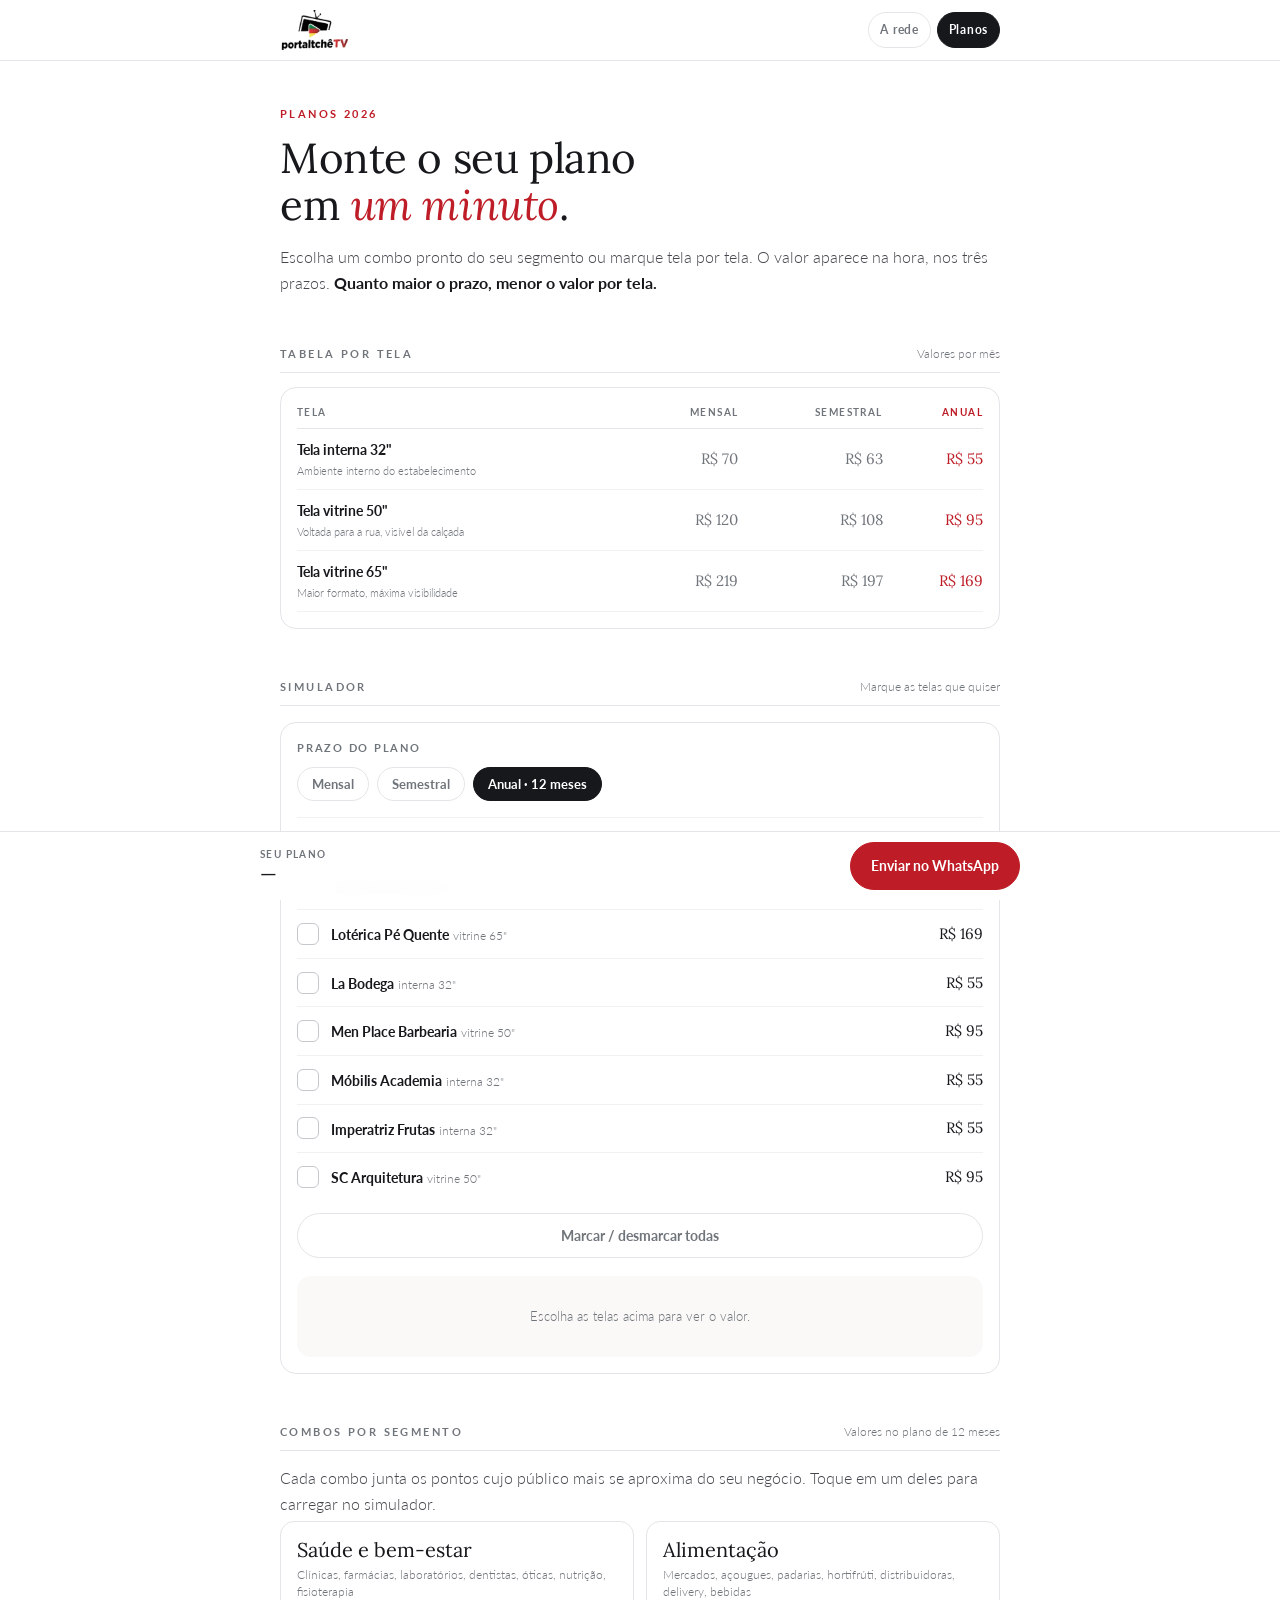
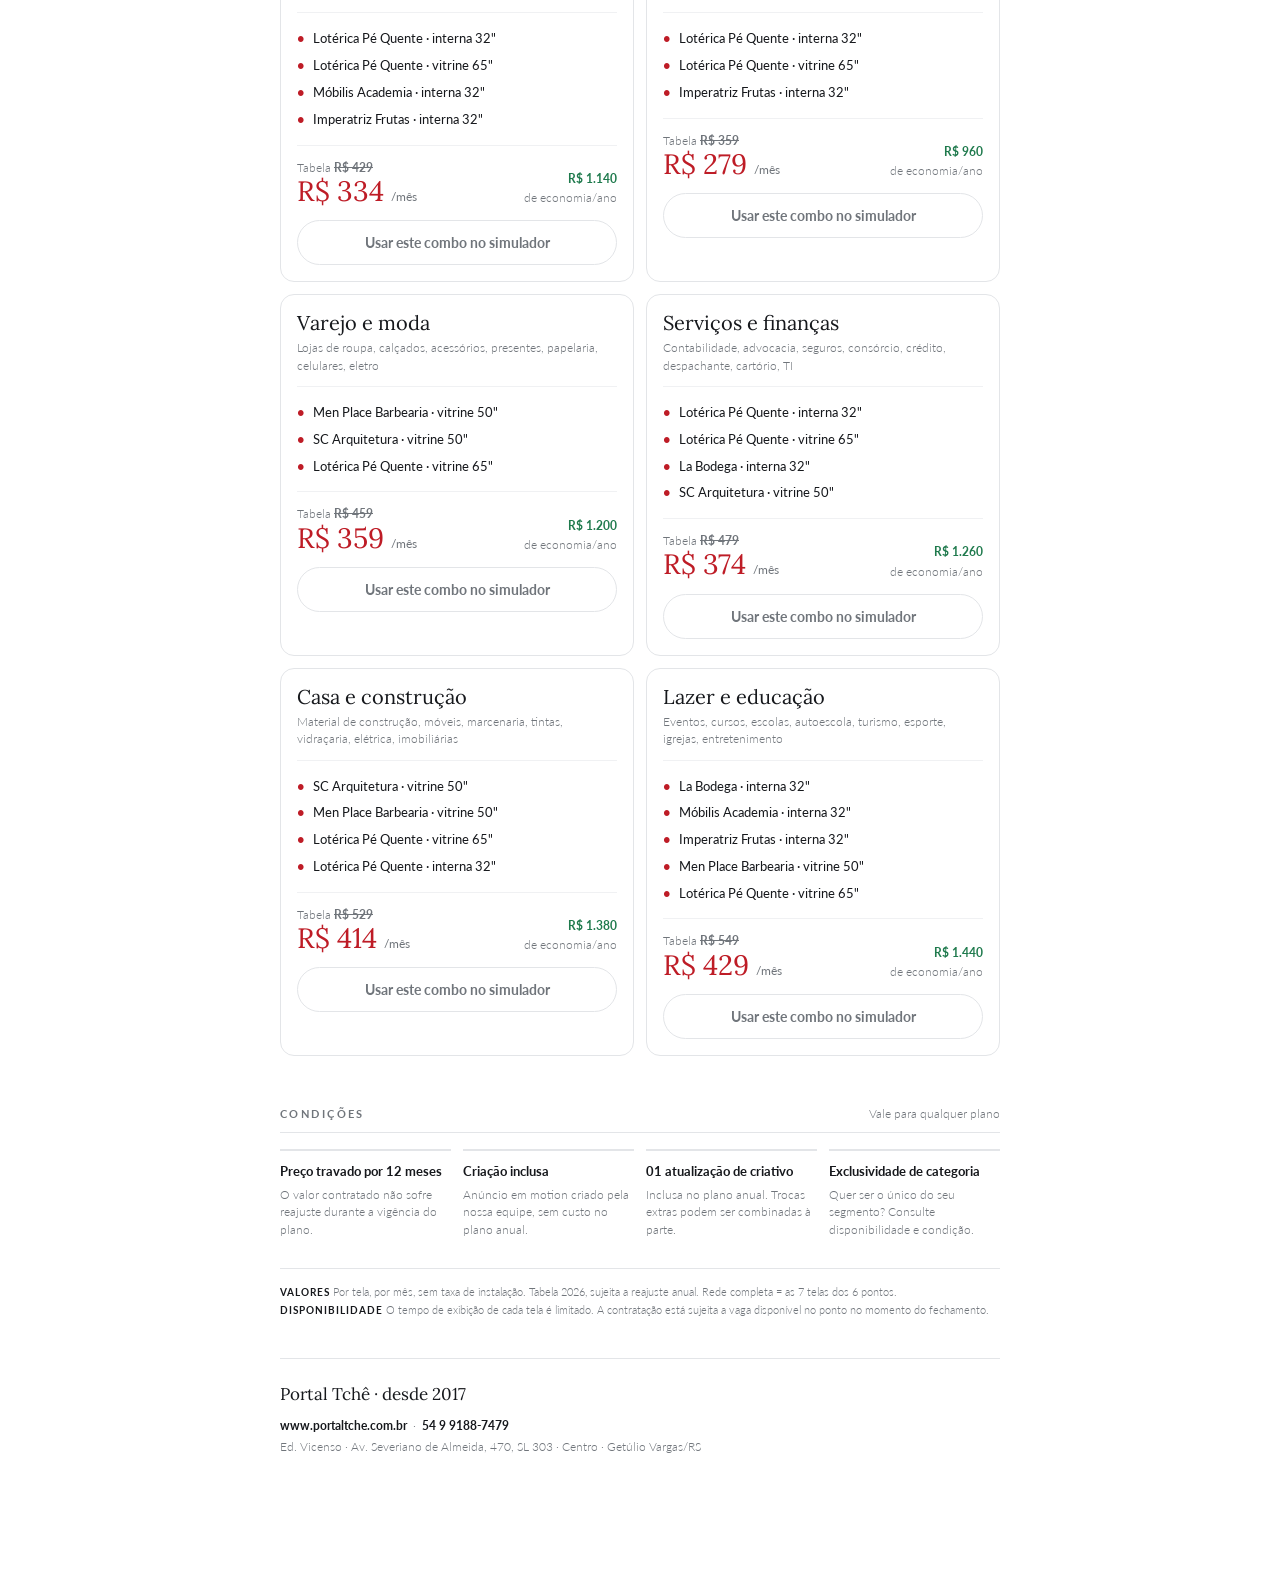
==== planos.html @ 1b4b50f0 "Site Portal Tchê TV: rede, índice de visibilidade e simulador de planos" ====
<!DOCTYPE html>
<html lang="pt-BR">
<head>
<meta charset="utf-8">
<meta name="viewport" content="width=device-width, initial-scale=1, viewport-fit=cover">
<title>Planos e valores · Portal Tchê TV</title>
<meta name="description" content="Combos por segmento e simulador de orçamento da rede Portal Tchê TV em Getúlio Vargas/RS.">
<meta name="theme-color" content="#ffffff">
<meta property="og:title" content="Planos e valores · Portal Tchê TV">
<meta property="og:description" content="Monte seu plano: escolha as telas e veja o valor na hora.">
<link rel="icon" href="logo.png">
<link rel="stylesheet" href="estilo.css">
</head>
<body>

<div class="topbar">
  <div class="in">
    <img src="logo.png" alt="Portal Tchê TV">
    <nav class="nav">
      <a href="index.html">A rede</a>
      <a href="planos.html" class="on">Planos</a>
    </nav>
  </div>
</div>

<main class="wrap">

  <section class="hero">
    <div class="kicker">Planos 2026</div>
    <h1>Monte o seu plano<br>em <em>um minuto</em>.</h1>
    <p class="lede">
      Escolha um combo pronto do seu segmento ou marque tela por tela.
      O valor aparece na hora, nos três prazos. <b>Quanto maior o prazo, menor o valor por tela.</b>
    </p>
  </section>

  <section>
    <div class="sechead">
      <div class="secttl">Tabela por tela</div>
      <div class="sub">Valores por mês</div>
    </div>
    <div class="sim" style="margin-top:14px;">
      <table style="width:100%;border-collapse:collapse" id="tabtipos"></table>
    </div>
  </section>

  <section id="simulador">
    <div class="sechead">
      <div class="secttl">Simulador</div>
      <div class="sub">Marque as telas que quiser</div>
    </div>

    <div class="sim">
      <div class="grp">
        <div class="h">Prazo do plano</div>
        <div class="chips">
          <button class="chip" data-plano="mensal">Mensal</button>
          <button class="chip" data-plano="semestral">Semestral</button>
          <button class="chip on" data-plano="anual">Anual · 12 meses</button>
        </div>
      </div>

      <div class="grp">
        <div class="h">Telas da rede</div>
        <ul class="telalist" id="telalist"></ul>
        <button class="btn ghost" id="btn-tudo" style="margin-top:12px">Marcar / desmarcar todas</button>
      </div>

      <div class="resumo" id="resumo"></div>
    </div>
  </section>

  <section>
    <div class="sechead">
      <div class="secttl">Combos por segmento</div>
      <div class="sub">Valores no plano de 12 meses</div>
    </div>
    <p class="lede" style="margin-bottom:4px;">
      Cada combo junta os pontos cujo público mais se aproxima do seu negócio.
      Toque em um deles para carregar no simulador.
    </p>
    <div class="combos" id="combos"></div>
  </section>

  <section>
    <div class="sechead">
      <div class="secttl">Condições</div>
      <div class="sub">Vale para qualquer plano</div>
    </div>
    <div class="entregas" style="margin-top:16px;">
      <div class="entrega">
        <div class="t">Preço travado por 12 meses</div>
        <div class="s">O valor contratado não sofre reajuste durante a vigência do plano.</div>
      </div>
      <div class="entrega">
        <div class="t">Criação inclusa</div>
        <div class="s">Anúncio em motion criado pela nossa equipe, sem custo no plano anual.</div>
      </div>
      <div class="entrega">
        <div class="t">01 atualização de criativo</div>
        <div class="s">Inclusa no plano anual. Trocas extras podem ser combinadas à parte.</div>
      </div>
      <div class="entrega">
        <div class="t">Exclusividade de categoria</div>
        <div class="s">Quer ser o único do seu segmento? Consulte disponibilidade e condição.</div>
      </div>
    </div>

    <p class="notes">
      <b>Valores</b> Por tela, por mês, sem taxa de instalação. Tabela 2026, sujeita a reajuste anual.
      Rede completa = as 7 telas dos 6 pontos. &nbsp;
      <b>Disponibilidade</b> O tempo de exibição de cada tela é limitado. A contratação está sujeita a
      vaga disponível no ponto no momento do fechamento.
    </p>
  </section>

  <footer>
    <div class="brand">Portal Tchê · desde 2017</div>
    <div class="m" id="rodape"></div>
  </footer>

</main>

<div class="bar">
  <div class="in">
    <div class="val">
      <div class="k">Seu plano</div>
      <div class="n" id="bar-val">—</div>
    </div>
    <a class="btn pri" id="bar-wa" href="#">Enviar no WhatsApp</a>
  </div>
</div>

<script src="rede.js"></script>
<script src="app.js"></script>
<script>
  document.getElementById("tabtipos").innerHTML =
    '<tr style="border-bottom:1px solid var(--line)">'
    + '<th style="text-align:left;font-size:10px;letter-spacing:.14em;text-transform:uppercase;color:var(--muted);padding-bottom:8px">Tela</th>'
    + PLANOS.map(p => '<th style="text-align:right;font-size:10px;letter-spacing:.14em;text-transform:uppercase;color:'
        + (p.destaque ? 'var(--red)' : 'var(--muted)') + ';padding:0 0 8px 10px">' + p.nome + '</th>').join('')
    + '</tr>'
    + Object.entries(TIPOS).map(([k, t]) =>
        '<tr style="border-bottom:1px solid var(--hair)">'
        + '<td style="padding:10px 0"><div style="font-size:14px;font-weight:700">' + t.nome + '</div>'
        + '<div style="font-size:11px;color:var(--muted);font-weight:300">' + t.desc + '</div></td>'
        + PLANOS.map(p => '<td style="text-align:right;padding:10px 0 10px 10px;font-family:Lora,Georgia,serif;font-size:15px;'
            + (p.destaque ? 'color:var(--red)' : 'color:var(--muted)') + '">' + brl(t[p.id]) + '</td>').join('')
        + '</tr>').join('');

  montarSimulador();
  montarCombos();
  montarRodape();
</script>

</body>
</html>
---- estilo.css ----
/* Portal Tchê TV — folha de estilo única, mobile-first */

@import url('https://fonts.googleapis.com/css2?family=Lora:ital,wght@0,400;1,400&family=Lato:wght@300;400;700&display=swap');

:root{
  --ink:#16181c;
  --muted:#70757b;
  --line:#e3e5e8;
  --hair:#f0f1f3;
  --red:#be1c26;
  --red-dark:#96161e;
  --green:#1f7a4d;
  --bg:#ffffff;
  --soft:#faf9f8;
  --max: 760px;
}

*{ box-sizing:border-box; margin:0; padding:0; -webkit-tap-highlight-color:transparent; }
html{ scroll-behavior:smooth; }
body{
  font-family:"Lato",system-ui,sans-serif;
  color:var(--ink); background:var(--bg);
  font-size:16px; line-height:1.6; font-weight:400;
  -webkit-font-smoothing:antialiased;
  padding-bottom:76px;              /* espaço da barra fixa */
}
img{ max-width:100%; display:block; }
a{ color:inherit; }

.wrap{ max-width:var(--max); margin:0 auto; padding:0 20px; }

/* ---------- topo ---------- */
.topbar{
  position:sticky; top:0; z-index:40; background:rgba(255,255,255,.96);
  backdrop-filter:saturate(1.6) blur(8px); border-bottom:1px solid var(--line);
}
.topbar .in{ max-width:var(--max); margin:0 auto; padding:10px 20px;
  display:flex; align-items:center; justify-content:space-between; gap:12px; }
.topbar img{ height:34px; width:auto; }
.nav{ display:flex; gap:6px; }
.nav a{
  font-size:12px; letter-spacing:.06em; text-decoration:none; font-weight:700;
  padding:7px 11px; border:1px solid var(--line); border-radius:999px; color:var(--muted);
  white-space:nowrap;
}
.nav a.on{ background:var(--ink); border-color:var(--ink); color:#fff; }

/* ---------- tipografia ---------- */
.kicker{ font-size:11px; letter-spacing:.22em; text-transform:uppercase;
  color:var(--red); font-weight:700; }
h1{ font-family:"Lora",Georgia,serif; font-weight:400; font-size:32px;
  line-height:1.14; letter-spacing:-.01em; margin-top:12px; }
h1 em{ font-style:italic; color:var(--red); }
h2{ font-family:"Lora",Georgia,serif; font-weight:400; font-size:24px;
  line-height:1.18; }
.lede{ margin-top:14px; font-size:15px; line-height:1.62; color:#44484e; font-weight:300; }
.lede b{ font-weight:700; color:var(--ink); }
.secttl{ font-size:11px; letter-spacing:.22em; text-transform:uppercase;
  color:var(--muted); font-weight:700; }
.sechead{ display:flex; align-items:baseline; justify-content:space-between; gap:12px;
  border-bottom:1px solid var(--line); padding-bottom:9px; }
.sechead .sub{ font-size:12px; color:var(--muted); font-weight:300; text-align:right; }

section{ padding:34px 0 0; }
.hero{ padding-top:30px; }

/* ---------- números da rede ---------- */
.stats{ display:grid; grid-template-columns:repeat(3,1fr); gap:10px; margin-top:20px; }
.stat{ background:var(--soft); border-radius:12px; padding:14px 12px; text-align:center; }
.stat .n{ font-family:"Lora",Georgia,serif; font-size:26px; line-height:1; }
.stat .l{ font-size:11px; color:var(--muted); margin-top:6px; font-weight:300; line-height:1.35; }

/* ---------- pontos ---------- */
.pontos{ margin-top:16px; }
.ponto{ border:1px solid var(--line); border-radius:14px; padding:16px 16px 14px; margin-top:12px; }
.ponto .top{ display:flex; align-items:flex-start; gap:12px; }
.ponto .num{ width:26px; height:26px; flex:none; border-radius:50%; background:var(--red);
  color:#fff; font-size:12px; font-weight:700; display:flex; align-items:center;
  justify-content:center; margin-top:2px; }
.ponto .nm{ font-family:"Lora",Georgia,serif; font-size:20px; line-height:1.15; }
.ponto .cat{ font-size:11px; letter-spacing:.14em; text-transform:uppercase;
  color:var(--muted); font-weight:700; margin-top:4px; }
.ponto .txt{ font-size:14px; line-height:1.55; color:#44484e; font-weight:300; margin-top:10px; }
.ponto .tags{ display:flex; flex-wrap:wrap; gap:6px; margin-top:12px; }
.tag{ font-size:11px; font-weight:700; letter-spacing:.04em; padding:4px 10px;
  border-radius:999px; border:1px solid var(--line); color:var(--muted); }
.tag.on{ background:#fbf4f4; border-color:#eccdd0; color:var(--red); }
.tag.ent{ background:#f1f7f3; border-color:#cfe3d8; color:var(--green); }

/* ---------- mapa ---------- */
.mapa{ margin-top:16px; border:1px solid var(--line); border-radius:14px; overflow:hidden; }
.mapa img{ width:100%; }
.mapa .cp{ font-size:11px; letter-spacing:.12em; text-transform:uppercase;
  color:var(--muted); text-align:center; padding:10px; border-top:1px solid var(--line); }

/* ---------- gráficos ---------- */
.chartbox{ margin-top:18px; }
.legend{ display:flex; flex-wrap:wrap; gap:12px; margin-bottom:10px; }
.legend span{ display:flex; align-items:center; gap:6px; font-size:12px; color:var(--muted); }
.legend i{ width:16px; height:3px; border-radius:2px; display:block; }
.canvaswrap{ position:relative; width:100%; height:230px; }
.chartnote{ font-size:11px; color:var(--muted); margin-top:10px; line-height:1.5; font-weight:300; }

.entregas{ display:grid; grid-template-columns:1fr 1fr; gap:12px; margin-top:18px; }
.entrega{ border-top:2px solid var(--line); padding-top:10px; }
.entrega .t{ font-size:13px; font-weight:700; }
.entrega .t b{ color:var(--red); }
.entrega .s{ font-size:12px; line-height:1.45; color:var(--muted); font-weight:300; margin-top:4px; }

/* ---------- combos ---------- */
.combo{ border:1px solid var(--line); border-radius:14px; padding:16px; margin-top:12px; }
.combo .nm{ font-family:"Lora",Georgia,serif; font-size:20px; line-height:1.15; }
.combo .para{ font-size:12px; color:var(--muted); font-weight:300; margin-top:5px; line-height:1.45; }
.combo ul{ list-style:none; margin-top:12px; padding-top:12px; border-top:1px solid var(--hair); }
.combo li{ font-size:13px; padding:3px 0; display:flex; gap:8px; }
.combo li b{ color:var(--red); font-weight:700; }
.combo .pr{ margin-top:12px; padding-top:12px; border-top:1px solid var(--hair);
  display:flex; align-items:flex-end; justify-content:space-between; gap:12px; }
.combo .anc{ font-size:12px; color:var(--muted); font-weight:300; }
.combo .anc s{ font-weight:700; }
.combo .now{ font-family:"Lora",Georgia,serif; font-size:28px; color:var(--red); line-height:1.05; }
.combo .now u{ font-family:"Lato",sans-serif; font-size:12px; color:var(--muted); text-decoration:none; }
.combo .eco{ text-align:right; font-size:12px; color:var(--green); font-weight:700; line-height:1.35; }
.combo .eco span{ display:block; color:var(--muted); font-weight:300; margin-top:3px; }
.combo .btn{ margin-top:14px; }

/* ---------- botões ---------- */
.btn{ display:inline-flex; align-items:center; justify-content:center; gap:8px;
  width:100%; padding:13px 18px; border-radius:999px; border:1px solid var(--ink);
  background:transparent; color:var(--ink); font-family:"Lato",sans-serif;
  font-size:14px; font-weight:700; cursor:pointer; text-decoration:none;
  transition:background .15s, color .15s, border-color .15s; }
.btn:active{ transform:scale(.99); }
.btn.pri{ background:var(--red); border-color:var(--red); color:#fff; }
.btn.pri:hover{ background:var(--red-dark); border-color:var(--red-dark); }
.btn.ghost{ border-color:var(--line); color:var(--muted); }

/* ---------- simulador ---------- */
.sim{ border:1px solid var(--line); border-radius:16px; padding:16px; margin-top:16px; }
.sim .grp + .grp{ margin-top:16px; padding-top:16px; border-top:1px solid var(--hair); }
.sim .grp .h{ font-size:11px; letter-spacing:.16em; text-transform:uppercase;
  color:var(--muted); font-weight:700; margin-bottom:10px; }

.chips{ display:flex; flex-wrap:wrap; gap:8px; }
.chip{ flex:0 0 auto; -webkit-appearance:none; appearance:none; font-family:"Lato",sans-serif; font-size:13px; font-weight:700; padding:8px 14px; border-radius:999px;
  border:1px solid var(--line); background:#fff; color:var(--muted); cursor:pointer; }
.chip.on{ background:var(--ink); border-color:var(--ink); color:#fff; }

.telalist{ list-style:none; }
.telaitem{ user-select:none; display:flex; align-items:center; gap:12px; padding:11px 0;
  border-bottom:1px solid var(--hair); cursor:pointer; }
.telaitem:last-child{ border-bottom:none; }
.check{ width:22px; height:22px; flex:none; border-radius:6px; border:1.5px solid #c4c8cd;
  display:flex; align-items:center; justify-content:center; background:#fff;
  transition:background .12s, border-color .12s; }
.check svg{ width:13px; height:13px; opacity:0; }
.telaitem.on .check{ background:var(--red); border-color:var(--red); }
.telaitem.on .check svg{ opacity:1; }
.telaitem .info{ flex:1; min-width:0; }
.telaitem .info .a{ font-size:14px; font-weight:700; line-height:1.25; }
.telaitem .info .b{ font-size:12px; color:var(--muted); font-weight:300; margin-top:2px; }
.telaitem .val{ font-family:"Lora",Georgia,serif; font-size:15px; white-space:nowrap; }

.resumo{ position:relative; margin-top:18px; border-radius:14px;
  background:var(--soft); padding:16px; }
.resumo .qtd{ font-size:12px; color:var(--muted); font-weight:300; }
.resumo .linha{ display:flex; align-items:baseline; justify-content:space-between;
  padding:7px 0; border-bottom:1px solid #eceae7; font-size:13px; }
.resumo .linha:last-of-type{ border-bottom:none; }
.resumo .linha .k{ color:var(--muted); font-weight:300; }
.resumo .linha .v{ font-family:"Lora",Georgia,serif; font-size:16px; }
.resumo .linha.hi .k{ color:var(--ink); font-weight:700; }
.resumo .linha.hi .v{ color:var(--red); font-size:24px; }
.resumo .eco{ margin-top:10px; font-size:12px; color:var(--green); font-weight:700; }
.resumo .dia{ font-size:12px; color:var(--muted); font-weight:300; margin-top:3px; }
.resumo .vazio{ font-size:13px; color:var(--muted); font-weight:300; text-align:center; padding:14px 0; }

/* ---------- barra fixa ---------- */
.bar{ position:fixed; left:0; right:0; bottom:0; z-index:50;
  background:rgba(255,255,255,.97); backdrop-filter:blur(8px);
  border-top:1px solid var(--line); padding:10px 20px calc(10px + env(safe-area-inset-bottom)); }
.bar .in{ max-width:var(--max); margin:0 auto; display:flex; align-items:center; gap:12px; }
.bar .val{ flex:1; min-width:0; }
.bar .val .k{ font-size:10px; letter-spacing:.14em; text-transform:uppercase;
  color:var(--muted); font-weight:700; }
.bar .val .n{ font-family:"Lora",Georgia,serif; font-size:20px; line-height:1.1; margin-top:1px; }
.bar .val .n u{ font-family:"Lato",sans-serif; font-size:11px; color:var(--muted); text-decoration:none; }
.bar .btn{ width:auto; flex:none; padding:12px 20px; }

/* ---------- rodapé ---------- */
footer{ margin-top:40px; border-top:1px solid var(--line); padding:22px 0 30px; }
footer .brand{ font-family:"Lora",Georgia,serif; font-size:17px; }
footer .m{ font-size:12px; color:var(--muted); font-weight:300; line-height:1.7; margin-top:8px; }
footer .m b{ color:var(--ink); font-weight:700; }

.notes{ font-size:11px; line-height:1.55; color:var(--muted); font-weight:300;
  border-top:1px solid var(--line); padding-top:14px; margin-top:30px; }
.notes b{ color:var(--ink); font-weight:700; letter-spacing:.1em;
  text-transform:uppercase; font-size:10px; }

/* ---------- desktop ---------- */
@media (min-width:720px){
  body{ padding-bottom:84px; }
  h1{ font-size:42px; }
  h2{ font-size:28px; }
  .lede{ font-size:16px; }
  section{ padding-top:48px; }
  .hero{ padding-top:44px; }
  .pontos{ display:grid; grid-template-columns:1fr 1fr; gap:12px; }
  .ponto{ margin-top:0; }
  .entregas{ grid-template-columns:repeat(4,1fr); }
  .canvaswrap{ height:290px; }
  .combos{ display:grid; grid-template-columns:1fr 1fr; gap:12px; }
  .combo{ margin-top:0; }
  .topbar img{ height:40px; }
}
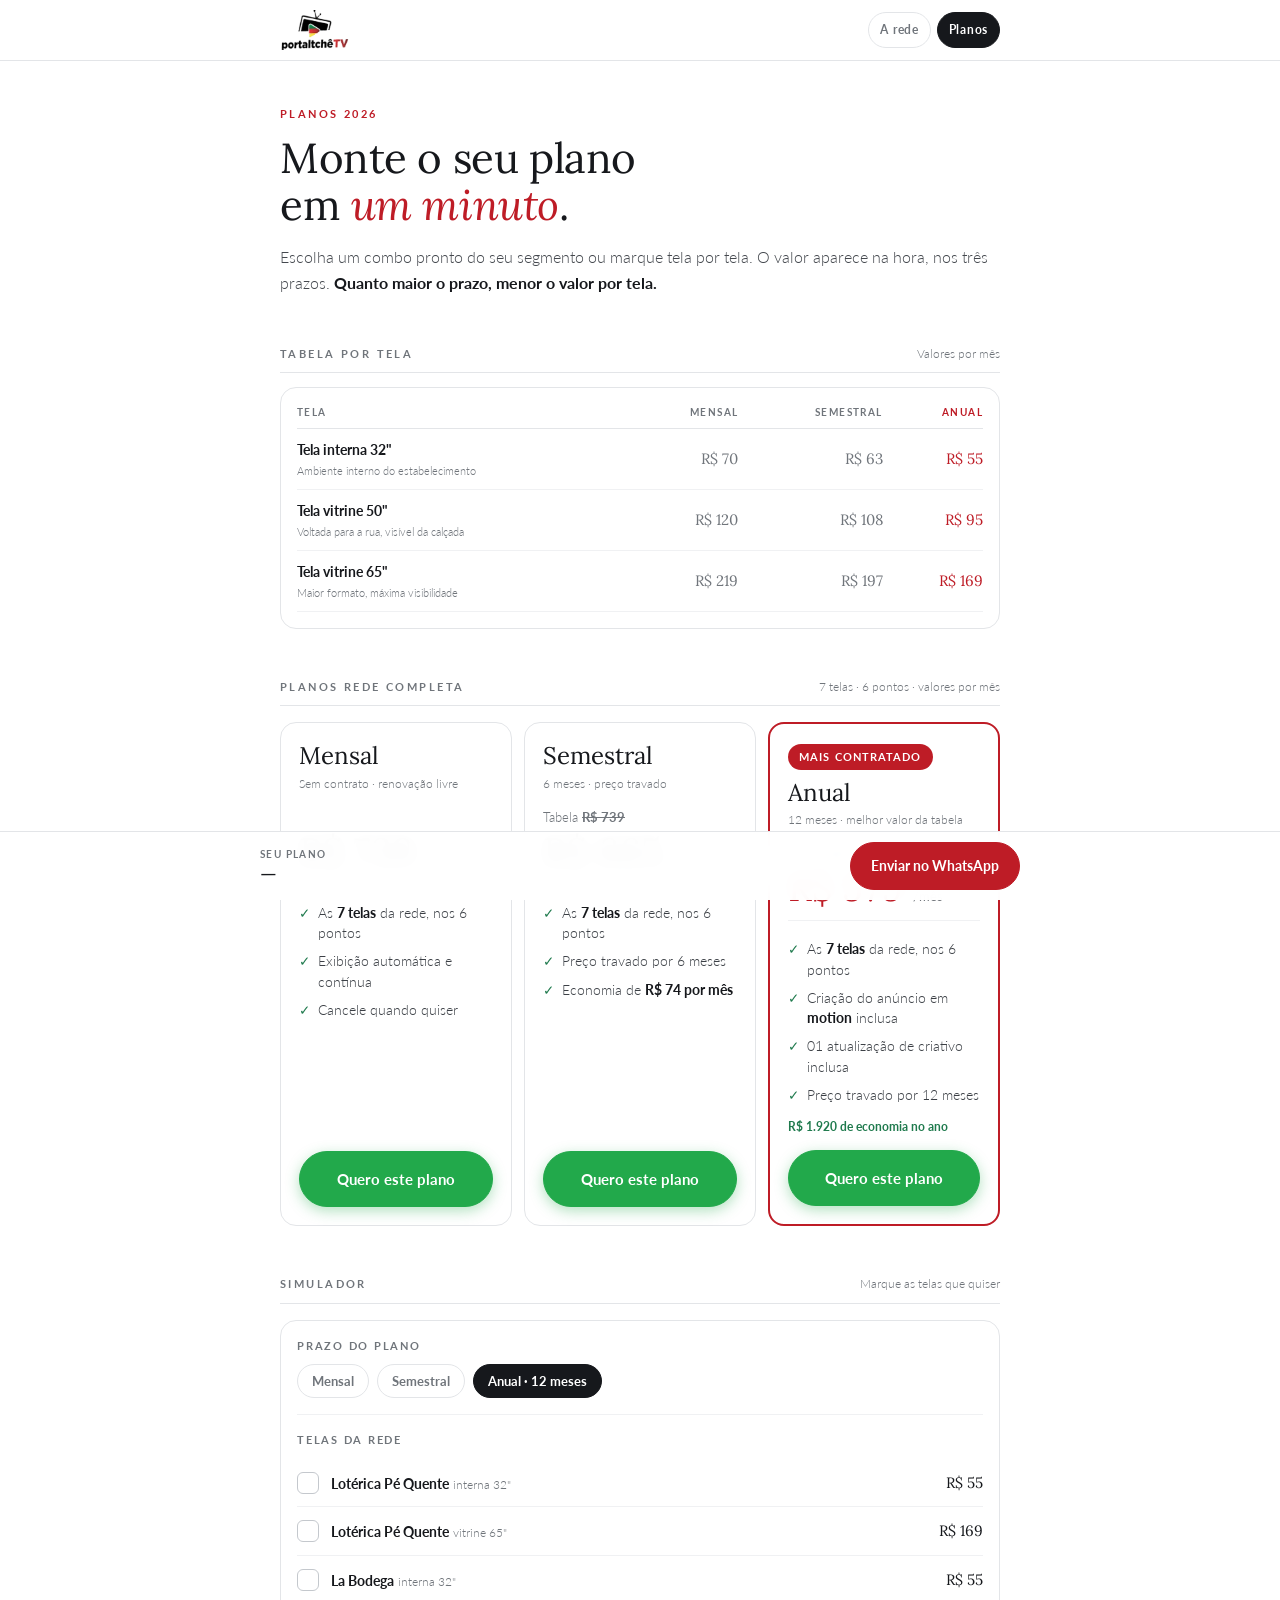
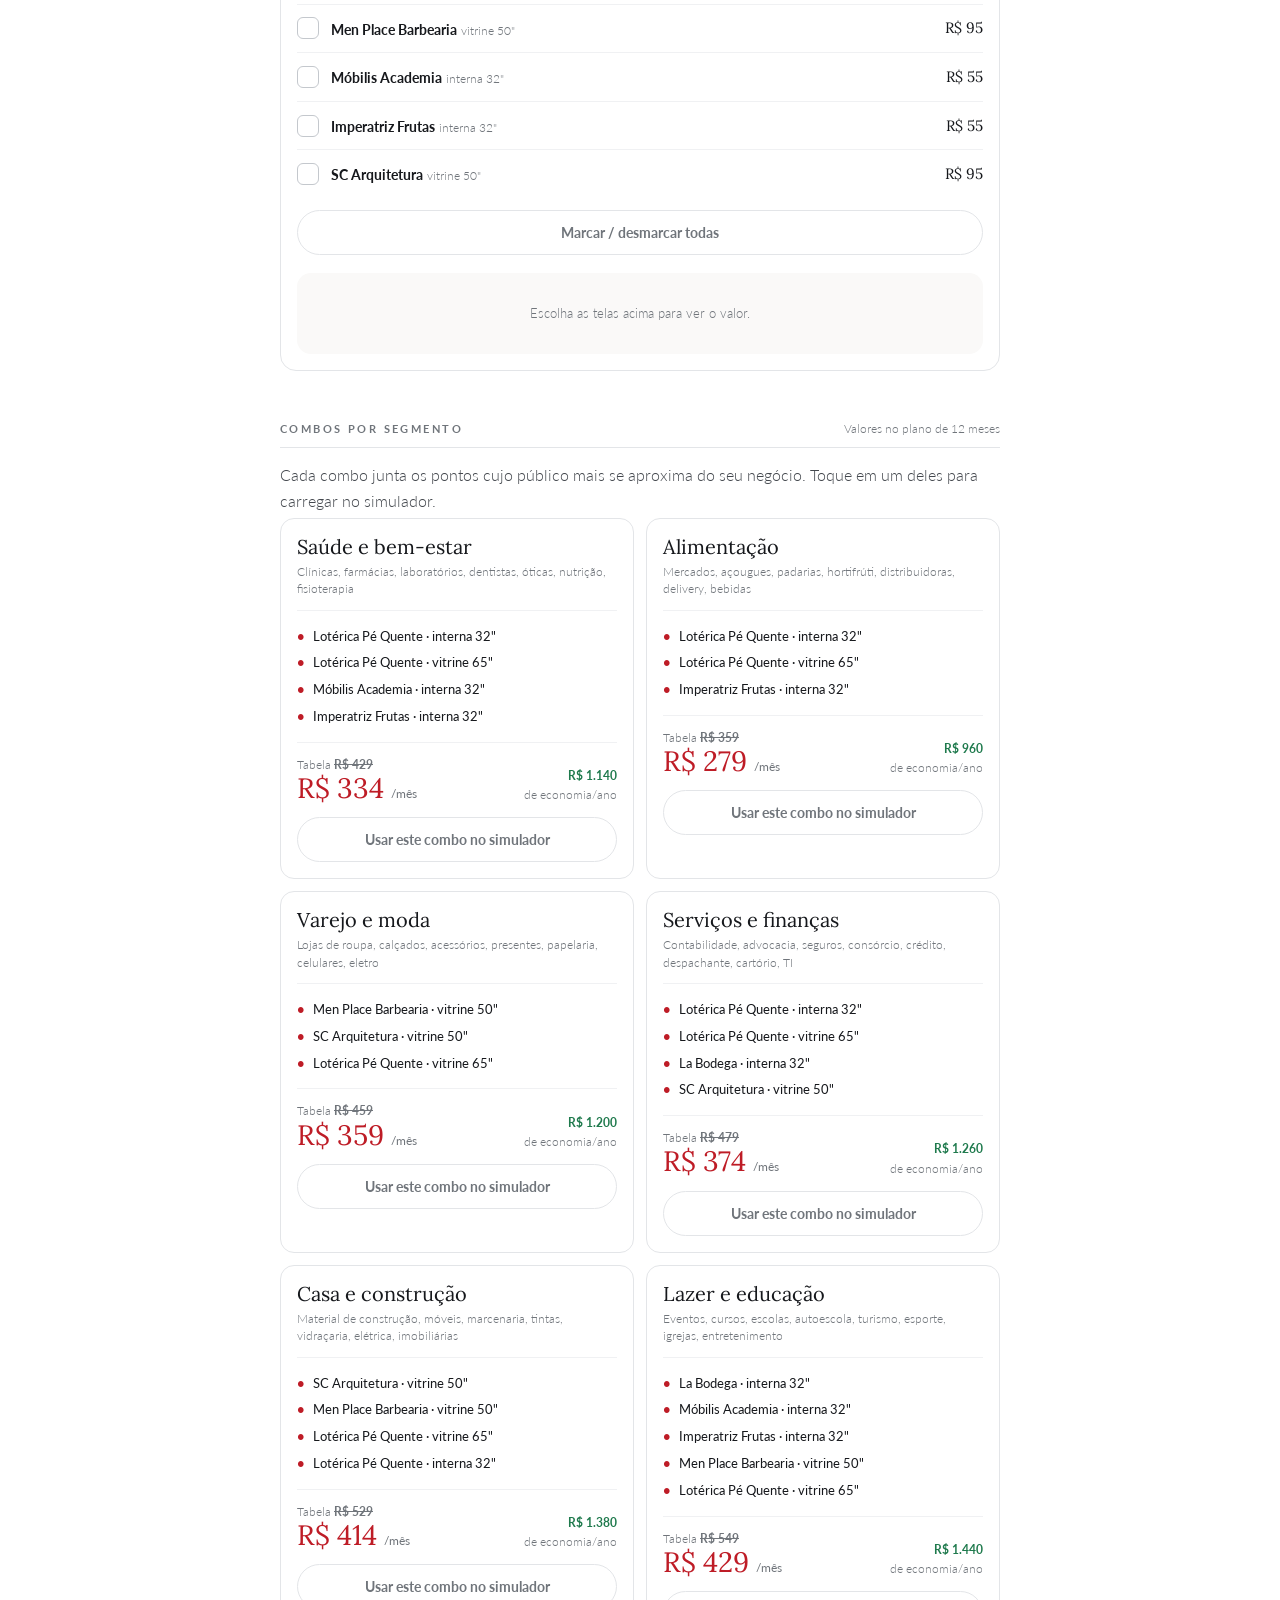
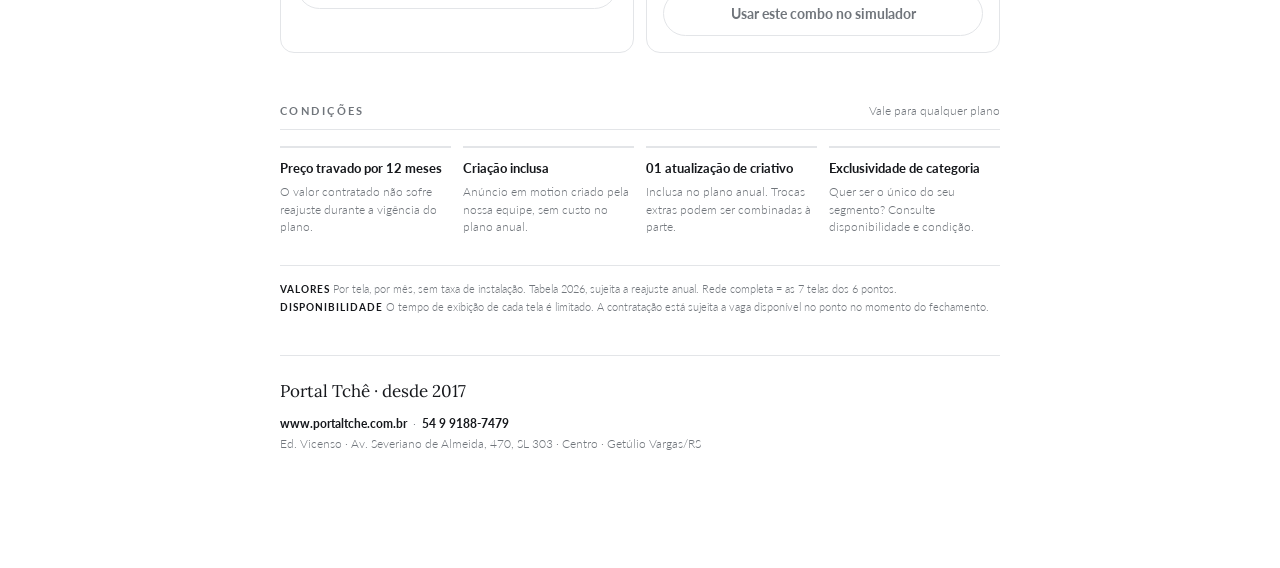
==== commit 6f1a2781: "3 planos com botão de WhatsApp, texto da academia e da lotérica" ====
--- a/planos.html
+++ b/planos.html
@@ -42,6 +42,14 @@
     <div class="sim" style="margin-top:14px;">
       <table style="width:100%;border-collapse:collapse" id="tabtipos"></table>
     </div>
+  </section>
+
+  <section>
+    <div class="sechead">
+      <div class="secttl">Planos rede completa</div>
+      <div class="sub">7 telas · 6 pontos · valores por mês</div>
+    </div>
+    <div class="planos3" id="planos3"></div>
   </section>
 
   <section id="simulador">
@@ -148,6 +156,51 @@
             + (p.destaque ? 'color:var(--red)' : 'color:var(--muted)') + '">' + brl(t[p.id]) + '</td>').join('')
         + '</tr>').join('');
 
+  (function(){
+    const r = calcular(TODAS_TELAS.map(t => t.id));
+    const zap = txt => linkWhats(txt);
+    document.getElementById("planos3").innerHTML = `
+      <article class="pl">
+        <div class="nm">Mensal</div>
+        <div class="sb">Sem contrato · renovação livre</div>
+        <div class="anc">&nbsp;</div>
+        <div class="now">${brl(r.mensal)} <u>/mês</u></div>
+        <ul>
+          <li><span class="ck">✓</span><span>As <b>7 telas</b> da rede, nos 6 pontos</span></li>
+          <li><span class="ck">✓</span><span>Exibição automática e contínua</span></li>
+          <li><span class="ck">✓</span><span>Cancele quando quiser</span></li>
+        </ul>
+        <a class="btn zap" href="${zap('Olá! Quero contratar o plano Mensal da rede completa (' + brl(r.mensal) + '/mês).')}">Quero este plano</a>
+      </article>
+      <article class="pl">
+        <div class="nm">Semestral</div>
+        <div class="sb">6 meses · preço travado</div>
+        <div class="anc">Tabela <s>${brl(r.mensal)}</s></div>
+        <div class="now">${brl(r.semestral)} <u>/mês</u></div>
+        <ul>
+          <li><span class="ck">✓</span><span>As <b>7 telas</b> da rede, nos 6 pontos</span></li>
+          <li><span class="ck">✓</span><span>Preço travado por 6 meses</span></li>
+          <li><span class="ck">✓</span><span>Economia de <b>${brl(r.mensal - r.semestral)} por mês</b></span></li>
+        </ul>
+        <a class="btn zap" href="${zap('Olá! Quero contratar o plano Semestral da rede completa (' + brl(r.semestral) + '/mês).')}">Quero este plano</a>
+      </article>
+      <article class="pl hi">
+        <span class="badge">Mais contratado</span>
+        <div class="nm">Anual</div>
+        <div class="sb">12 meses · melhor valor da tabela</div>
+        <div class="anc">Tabela <s>${brl(r.mensal)}</s></div>
+        <div class="now">${brl(r.anual)} <u>/mês</u></div>
+        <ul>
+          <li><span class="ck">✓</span><span>As <b>7 telas</b> da rede, nos 6 pontos</span></li>
+          <li><span class="ck">✓</span><span>Criação do anúncio em <b>motion</b> inclusa</span></li>
+          <li><span class="ck">✓</span><span>01 atualização de criativo inclusa</span></li>
+          <li><span class="ck">✓</span><span>Preço travado por 12 meses</span></li>
+        </ul>
+        <div class="eco">${brl(r.economiaAno)} de economia no ano</div>
+        <a class="btn zap" href="${zap('Olá! Quero contratar o plano Anual da rede completa (' + brl(r.anual) + '/mês).')}">Quero este plano</a>
+      </article>`;
+  })();
+
   montarSimulador();
   montarCombos();
   montarRodape();
--- a/estilo.css
+++ b/estilo.css
@@ -187,6 +187,36 @@
 .bar .val .n u{ font-family:"Lato",sans-serif; font-size:11px; color:var(--muted); text-decoration:none; }
 .bar .btn{ width:auto; flex:none; padding:12px 20px; }
 
+/* ---------- 3 planos ---------- */
+.planos3{ display:grid; grid-template-columns:1fr; gap:12px; margin-top:16px; }
+.pl{ border:1px solid var(--line); border-radius:16px; padding:20px 18px 18px;
+     display:flex; flex-direction:column; background:#fff; }
+.pl.hi{ border:2px solid var(--red); }
+.pl .badge{ align-self:flex-start; background:var(--red); color:#fff; font-size:11px;
+  letter-spacing:.1em; text-transform:uppercase; font-weight:700;
+  padding:4px 11px; border-radius:999px; margin-bottom:10px; }
+.pl .nm{ font-family:"Lora",Georgia,serif; font-size:24px; line-height:1.1; }
+.pl .sb{ font-size:12px; color:var(--muted); font-weight:300; margin-top:4px; }
+.pl .anc{ font-size:13px; color:var(--muted); font-weight:300; margin-top:14px; }
+.pl .anc s{ font-weight:700; }
+.pl .now{ font-family:"Lora",Georgia,serif; font-size:38px; line-height:1;
+  margin-top:4px; }
+.pl.hi .now{ color:var(--red); }
+.pl .now u{ font-family:"Lato",sans-serif; font-size:13px; color:var(--muted);
+  text-decoration:none; }
+.pl ul{ list-style:none; margin-top:14px; padding-top:14px;
+  border-top:1px solid var(--hair); flex:1; }
+.pl li{ font-size:13.5px; line-height:1.5; padding:4px 0; display:flex; gap:8px;
+  color:#3c4046; font-weight:300; }
+.pl li b{ font-weight:700; color:var(--ink); }
+.pl li .ck{ color:var(--green); font-weight:700; flex:none; }
+.pl .eco{ font-size:12px; color:var(--green); font-weight:700; margin-top:8px; }
+.btn.zap{ margin-top:14px; background:#22a94b; border-color:#22a94b; color:#fff;
+  font-size:15px; padding:15px 20px;
+  box-shadow:0 4px 14px rgba(34,169,75,.35); }
+.btn.zap:hover{ background:#1d9440; border-color:#1d9440; }
+@media (min-width:720px){ .planos3{ grid-template-columns:repeat(3,1fr); } }
+
 /* ---------- rodapé ---------- */
 footer{ margin-top:40px; border-top:1px solid var(--line); padding:22px 0 30px; }
 footer .brand{ font-family:"Lora",Georgia,serif; font-size:17px; }
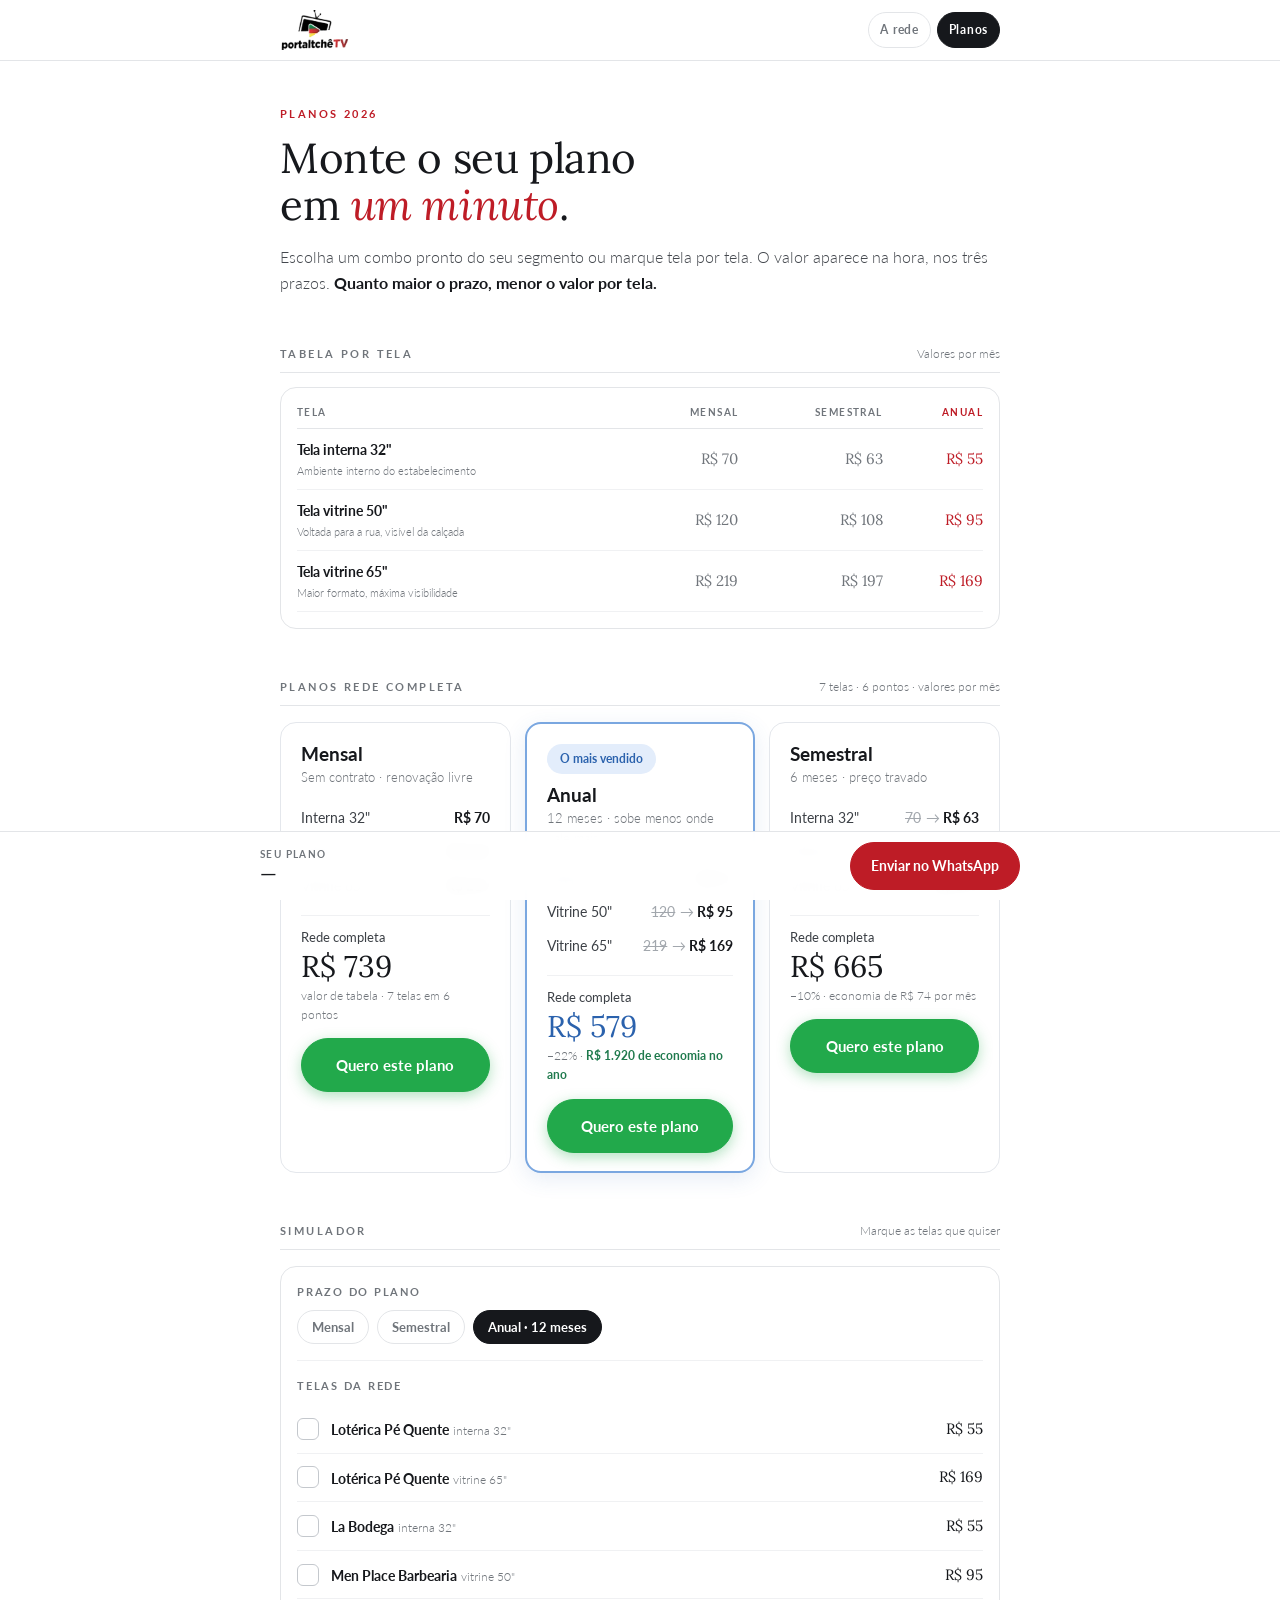
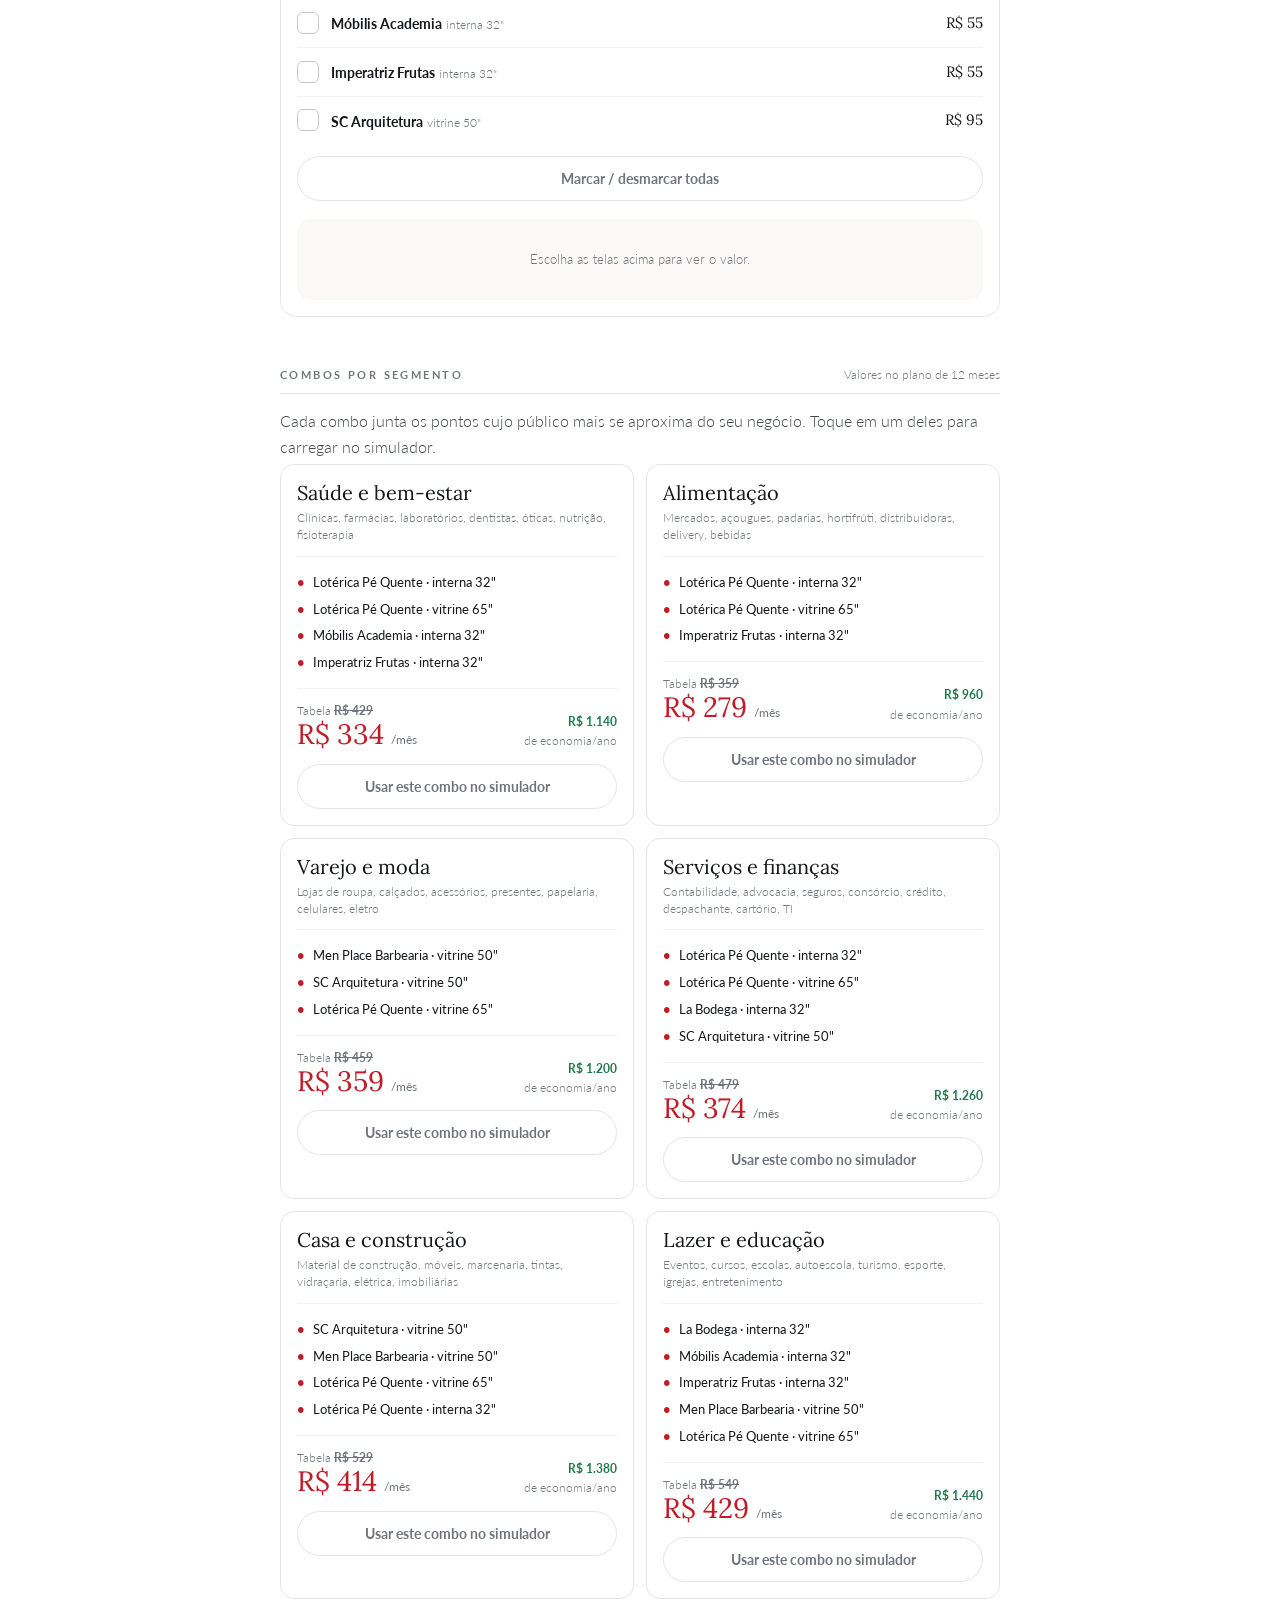
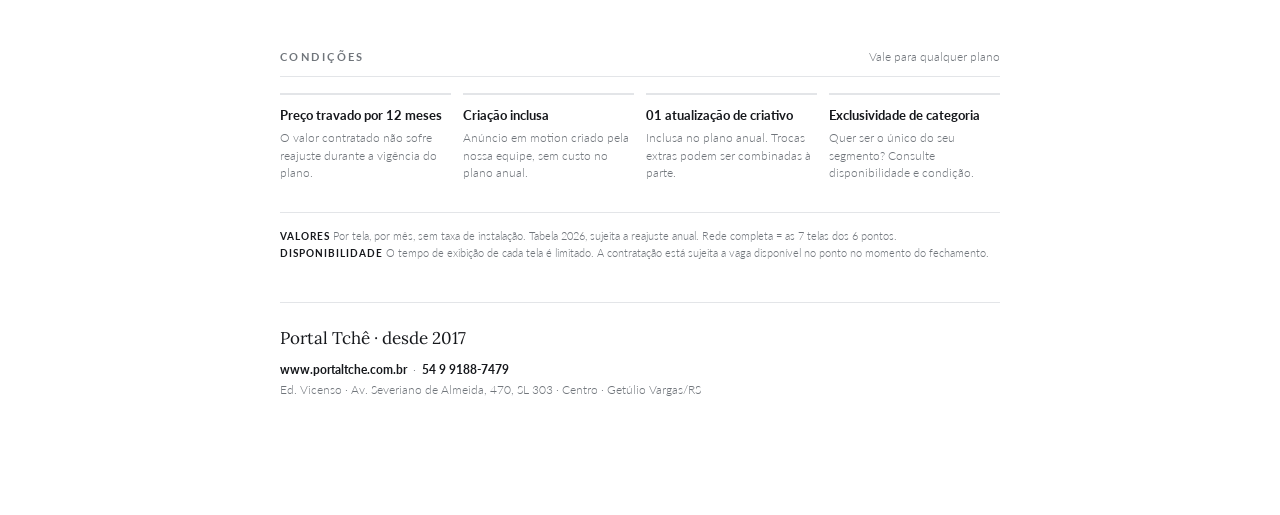
==== commit 756f8307: "Cards de plano no formato comparativo com selo O mais vendido" ====
--- a/planos.html
+++ b/planos.html
@@ -159,45 +159,50 @@
   (function(){
     const r = calcular(TODAS_TELAS.map(t => t.id));
     const zap = txt => linkWhats(txt);
+    const linha = (nome, plano, semSeta) => {
+      const t = TIPOS[nome];
+      const v = semSeta
+        ? '<b>' + brl(t.mensal) + '</b>'
+        : '<s>' + t.mensal + '</s><span class="seta">&rarr;</span><b>' + brl(t[plano]) + '</b>';
+      return '<tr><td class="l">' + t.nome.replace('Tela ','').replace(/^./,x=>x.toUpperCase()) +
+             '</td><td class="v">' + v + '</td></tr>';
+    };
+    const tabela = (plano, semSeta) =>
+      '<table>' + linha('i32',plano,semSeta) + linha('v50',plano,semSeta) + linha('v65',plano,semSeta) + '</table>';
     document.getElementById("planos3").innerHTML = `
       <article class="pl">
         <div class="nm">Mensal</div>
-        <div class="sb">Sem contrato · renovação livre</div>
-        <div class="anc">&nbsp;</div>
-        <div class="now">${brl(r.mensal)} <u>/mês</u></div>
-        <ul>
-          <li><span class="ck">✓</span><span>As <b>7 telas</b> da rede, nos 6 pontos</span></li>
-          <li><span class="ck">✓</span><span>Exibição automática e contínua</span></li>
-          <li><span class="ck">✓</span><span>Cancele quando quiser</span></li>
-        </ul>
+        <div class="sb">Sem contrato &middot; renova&ccedil;&atilde;o livre</div>
+        ${tabela('mensal', true)}
+        <div class="tot">
+          <div class="k">Rede completa</div>
+          <div class="n">${brl(r.mensal)}</div>
+          <div class="d">valor de tabela &middot; 7 telas em 6 pontos</div>
+        </div>
         <a class="btn zap" href="${zap('Olá! Quero contratar o plano Mensal da rede completa (' + brl(r.mensal) + '/mês).')}">Quero este plano</a>
+      </article>
+      <article class="pl hi">
+        <span class="badge">O mais vendido</span>
+        <div class="nm">Anual</div>
+        <div class="sb">12 meses &middot; sobe menos onde vale mais</div>
+        ${tabela('anual')}
+        <div class="tot">
+          <div class="k">Rede completa</div>
+          <div class="n">${brl(r.anual)}</div>
+          <div class="d">&minus;${r.descontoPct}% &middot; <b>${brl(r.economiaAno)} de economia no ano</b></div>
+        </div>
+        <a class="btn zap" href="${zap('Olá! Quero contratar o plano Anual da rede completa (' + brl(r.anual) + '/mês).')}">Quero este plano</a>
       </article>
       <article class="pl">
         <div class="nm">Semestral</div>
-        <div class="sb">6 meses · preço travado</div>
-        <div class="anc">Tabela <s>${brl(r.mensal)}</s></div>
-        <div class="now">${brl(r.semestral)} <u>/mês</u></div>
-        <ul>
-          <li><span class="ck">✓</span><span>As <b>7 telas</b> da rede, nos 6 pontos</span></li>
-          <li><span class="ck">✓</span><span>Preço travado por 6 meses</span></li>
-          <li><span class="ck">✓</span><span>Economia de <b>${brl(r.mensal - r.semestral)} por mês</b></span></li>
-        </ul>
+        <div class="sb">6 meses &middot; pre&ccedil;o travado</div>
+        ${tabela('semestral')}
+        <div class="tot">
+          <div class="k">Rede completa</div>
+          <div class="n">${brl(r.semestral)}</div>
+          <div class="d">&minus;10% &middot; economia de ${brl(r.mensal - r.semestral)} por m&ecirc;s</div>
+        </div>
         <a class="btn zap" href="${zap('Olá! Quero contratar o plano Semestral da rede completa (' + brl(r.semestral) + '/mês).')}">Quero este plano</a>
-      </article>
-      <article class="pl hi">
-        <span class="badge">Mais contratado</span>
-        <div class="nm">Anual</div>
-        <div class="sb">12 meses · melhor valor da tabela</div>
-        <div class="anc">Tabela <s>${brl(r.mensal)}</s></div>
-        <div class="now">${brl(r.anual)} <u>/mês</u></div>
-        <ul>
-          <li><span class="ck">✓</span><span>As <b>7 telas</b> da rede, nos 6 pontos</span></li>
-          <li><span class="ck">✓</span><span>Criação do anúncio em <b>motion</b> inclusa</span></li>
-          <li><span class="ck">✓</span><span>01 atualização de criativo inclusa</span></li>
-          <li><span class="ck">✓</span><span>Preço travado por 12 meses</span></li>
-        </ul>
-        <div class="eco">${brl(r.economiaAno)} de economia no ano</div>
-        <a class="btn zap" href="${zap('Olá! Quero contratar o plano Anual da rede completa (' + brl(r.anual) + '/mês).')}">Quero este plano</a>
       </article>`;
   })();
 
--- a/estilo.css
+++ b/estilo.css
@@ -188,31 +188,31 @@
 .bar .btn{ width:auto; flex:none; padding:12px 20px; }
 
 /* ---------- 3 planos ---------- */
-.planos3{ display:grid; grid-template-columns:1fr; gap:12px; margin-top:16px; }
-.pl{ border:1px solid var(--line); border-radius:16px; padding:20px 18px 18px;
-     display:flex; flex-direction:column; background:#fff; }
-.pl.hi{ border:2px solid var(--red); }
-.pl .badge{ align-self:flex-start; background:var(--red); color:#fff; font-size:11px;
-  letter-spacing:.1em; text-transform:uppercase; font-weight:700;
-  padding:4px 11px; border-radius:999px; margin-bottom:10px; }
-.pl .nm{ font-family:"Lora",Georgia,serif; font-size:24px; line-height:1.1; }
-.pl .sb{ font-size:12px; color:var(--muted); font-weight:300; margin-top:4px; }
-.pl .anc{ font-size:13px; color:var(--muted); font-weight:300; margin-top:14px; }
-.pl .anc s{ font-weight:700; }
-.pl .now{ font-family:"Lora",Georgia,serif; font-size:38px; line-height:1;
-  margin-top:4px; }
-.pl.hi .now{ color:var(--red); }
-.pl .now u{ font-family:"Lato",sans-serif; font-size:13px; color:var(--muted);
-  text-decoration:none; }
-.pl ul{ list-style:none; margin-top:14px; padding-top:14px;
-  border-top:1px solid var(--hair); flex:1; }
-.pl li{ font-size:13.5px; line-height:1.5; padding:4px 0; display:flex; gap:8px;
-  color:#3c4046; font-weight:300; }
-.pl li b{ font-weight:700; color:var(--ink); }
-.pl li .ck{ color:var(--green); font-weight:700; flex:none; }
-.pl .eco{ font-size:12px; color:var(--green); font-weight:700; margin-top:8px; }
+.planos3{ display:grid; grid-template-columns:1fr; gap:14px; margin-top:16px; }
+.pl{ background:#fff; border:1px solid #e4e7ec; border-radius:16px;
+     padding:20px 20px 18px; display:flex; flex-direction:column; }
+.pl.hi{ border:2px solid #7aa7e0;
+        box-shadow:0 6px 22px rgba(58,110,181,.12); }
+.pl .badge{ align-self:flex-start; background:#e3edfb; color:#2b62ad;
+  font-size:12px; font-weight:700; padding:5px 13px; border-radius:999px;
+  margin-bottom:10px; }
+.pl .nm{ font-size:19px; font-weight:700; line-height:1.15; }
+.pl .sb{ font-size:12.5px; color:var(--muted); font-weight:300; margin-top:3px; }
+.pl table{ width:100%; border-collapse:collapse; margin-top:14px; }
+.pl td{ font-size:13.5px; padding:6px 0; }
+.pl td.l{ color:#3c4046; }
+.pl td.v{ text-align:right; white-space:nowrap; font-weight:700; }
+.pl td.v s{ color:#a2a7ad; font-weight:400; margin-right:2px; }
+.pl td.v .seta{ color:#a2a7ad; font-weight:400; margin:0 3px; }
+.pl .tot{ margin-top:12px; padding-top:12px; border-top:1px solid var(--hair); }
+.pl .tot .k{ font-size:12.5px; color:#3c4046; }
+.pl .tot .n{ font-family:"Lora",Georgia,serif; font-size:30px; line-height:1.1;
+  margin-top:2px; }
+.pl.hi .tot .n{ color:#2b62ad; }
+.pl .tot .d{ font-size:12px; color:var(--muted); font-weight:300; margin-top:3px; }
+.pl .tot .d b{ color:var(--green); font-weight:700; }
 .btn.zap{ margin-top:14px; background:#22a94b; border-color:#22a94b; color:#fff;
-  font-size:15px; padding:15px 20px;
+  font-size:15px; padding:14px 20px;
   box-shadow:0 4px 14px rgba(34,169,75,.35); }
 .btn.zap:hover{ background:#1d9440; border-color:#1d9440; }
 @media (min-width:720px){ .planos3{ grid-template-columns:repeat(3,1fr); } }
